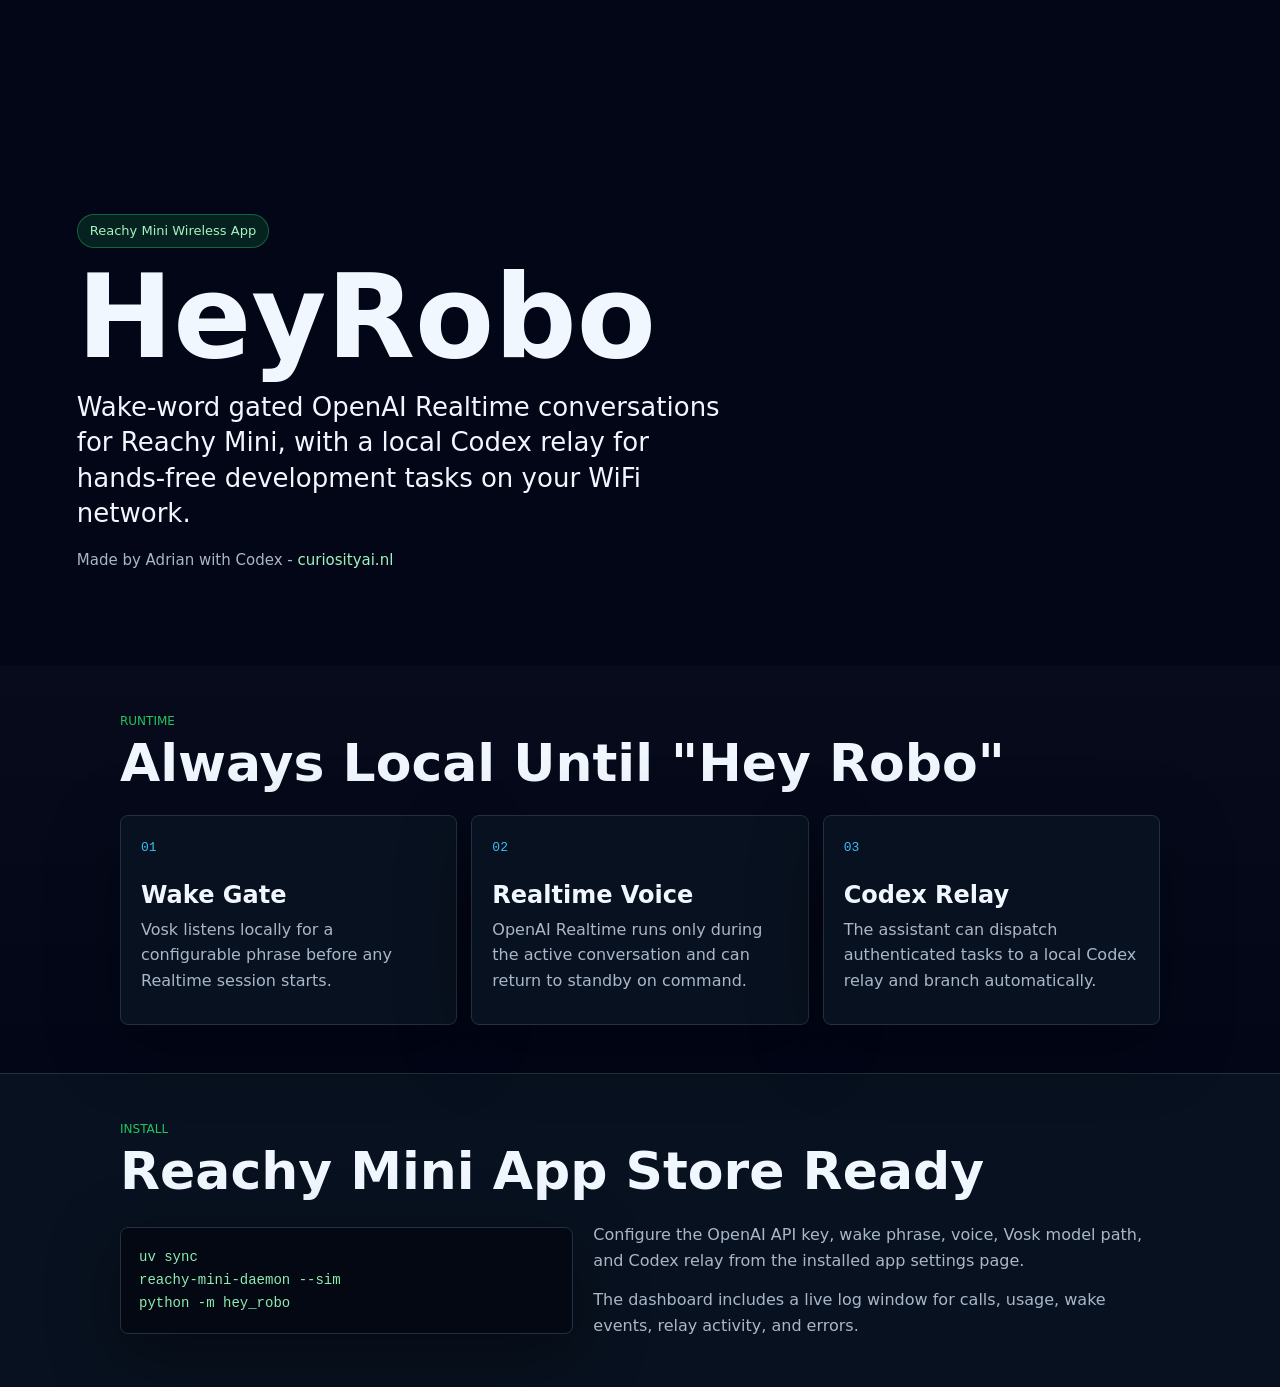
==== index.html @ ce19f3c5 "Flatten HeyRobo app to repository root" ====
<!doctype html>
<html lang="en">
  <head>
    <meta charset="utf-8" />
    <meta name="viewport" content="width=device-width, initial-scale=1" />
    <title>HeyRobo</title>
    <link rel="stylesheet" href="style.css" />
  </head>
  <body>
    <main>
      <section class="hero" aria-label="HeyRobo Reachy Mini assistant">
        <div class="hero-content">
          <p class="pill">Reachy Mini Wireless App</p>
          <h1>HeyRobo</h1>
          <p class="subtitle">
            Wake-word gated OpenAI Realtime conversations for Reachy Mini, with a local Codex relay for hands-free
            development tasks on your WiFi network.
          </p>
          <p class="credit">Made by Adrian with Codex - <a href="https://curiosityai.nl">curiosityai.nl</a></p>
        </div>
      </section>

      <section class="band">
        <div class="section-heading">
          <p class="eyebrow">Runtime</p>
          <h2>Always Local Until "Hey Robo"</h2>
        </div>
        <div class="feature-grid">
          <article>
            <span>01</span>
            <h3>Wake Gate</h3>
            <p>Vosk listens locally for a configurable phrase before any Realtime session starts.</p>
          </article>
          <article>
            <span>02</span>
            <h3>Realtime Voice</h3>
            <p>OpenAI Realtime runs only during the active conversation and can return to standby on command.</p>
          </article>
          <article>
            <span>03</span>
            <h3>Codex Relay</h3>
            <p>The assistant can dispatch authenticated tasks to a local Codex relay and branch automatically.</p>
          </article>
        </div>
      </section>

      <section class="band muted-band">
        <div class="section-heading">
          <p class="eyebrow">Install</p>
          <h2>Reachy Mini App Store Ready</h2>
        </div>
        <div class="setup-grid">
          <pre><code>uv sync
reachy-mini-daemon --sim
python -m hey_robo</code></pre>
          <div class="copy">
            <p>
              Configure the OpenAI API key, wake phrase, voice, Vosk model path, and Codex relay from the installed app
              settings page.
            </p>
            <p>The dashboard includes a live log window for calls, usage, wake events, relay activity, and errors.</p>
          </div>
        </div>
      </section>
    </main>
  </body>
</html>
---- style.css ----
:root {
  --bg: #020617;
  --surface: #08111f;
  --surface-2: #0d1827;
  --border: #223044;
  --text: #f1f7ff;
  --muted: #a8b7c9;
  --ok: #22c55e;
  --accent: #38bdf8;
  --warn: #f59e0b;
  --shadow: 0 20px 70px rgba(0, 0, 0, 0.36);
  --radius: 8px;
}

* {
  box-sizing: border-box;
}

html {
  color-scheme: dark;
}

body {
  margin: 0;
  min-height: 100vh;
  font-family:
    "Inter",
    "Fira Sans",
    system-ui,
    -apple-system,
    BlinkMacSystemFont,
    "Segoe UI",
    sans-serif;
  background: var(--bg);
  color: var(--text);
}

a {
  color: #9cf4ba;
}

.hero {
  min-height: 74dvh;
  display: flex;
  align-items: end;
  padding: clamp(28px, 6vw, 80px);
  background:
    linear-gradient(90deg, rgba(2, 6, 23, 0.96) 0%, rgba(2, 6, 23, 0.72) 46%, rgba(2, 6, 23, 0.2) 100%),
    linear-gradient(0deg, rgba(2, 6, 23, 0.82) 0%, rgba(2, 6, 23, 0.08) 48%),
    url("https://cdn-uploads.huggingface.co/production/uploads/671faa3a541a76b548647676/uEa13KsL5wtQREVZ1ixwc.png")
      center right / cover no-repeat;
}

.hero-content {
  width: min(700px, 100%);
  padding-bottom: 18px;
}

.pill {
  display: inline-flex;
  min-height: 34px;
  align-items: center;
  margin: 0 0 14px;
  border: 1px solid rgba(34, 197, 94, 0.42);
  border-radius: 999px;
  padding: 7px 12px;
  color: #a7f3bf;
  background: rgba(34, 197, 94, 0.14);
  font-size: 13px;
}

h1,
h2,
h3,
p {
  letter-spacing: 0;
}

h1 {
  margin: 0;
  font-size: clamp(46px, 9vw, 118px);
  line-height: 0.96;
}

.subtitle {
  max-width: 650px;
  margin: 18px 0 0;
  color: var(--text);
  font-size: clamp(18px, 2.4vw, 26px);
  line-height: 1.35;
}

.credit {
  margin: 18px 0 0;
  color: var(--muted);
  font-size: 15px;
  line-height: 1.5;
}

.credit a {
  color: #9cf4ba;
  text-decoration: none;
}

.credit a:hover {
  text-decoration: underline;
}

.band {
  padding: 48px clamp(20px, 5vw, 72px);
  background:
    linear-gradient(180deg, rgba(255, 255, 255, 0.02), transparent),
    var(--bg);
}

.muted-band {
  background: var(--surface);
  border-top: 1px solid var(--border);
}

.section-heading {
  width: min(1040px, 100%);
  margin: 0 auto 24px;
}

.eyebrow {
  margin: 0 0 8px;
  color: var(--ok);
  font-size: 12px;
  text-transform: uppercase;
}

h2 {
  margin: 0;
  font-size: clamp(28px, 4.5vw, 52px);
  line-height: 1.05;
}

.feature-grid,
.setup-grid {
  width: min(1040px, 100%);
  margin: 0 auto;
}

.feature-grid {
  display: grid;
  grid-template-columns: repeat(3, minmax(0, 1fr));
  gap: 14px;
}

article {
  min-height: 210px;
  border: 1px solid var(--border);
  border-radius: var(--radius);
  padding: 20px;
  background: var(--surface);
  box-shadow: var(--shadow);
}

article span {
  color: var(--accent);
  font-family: "Fira Code", "SFMono-Regular", ui-monospace, monospace;
  font-size: 13px;
}

h3 {
  margin: 26px 0 8px;
  font-size: 24px;
}

article p,
.copy p {
  margin: 0;
  color: var(--muted);
  font-size: 16px;
  line-height: 1.6;
}

.setup-grid {
  display: grid;
  grid-template-columns: minmax(280px, 0.8fr) minmax(300px, 1fr);
  gap: 20px;
  align-items: center;
}

pre {
  margin: 0;
  overflow-x: auto;
  border: 1px solid var(--border);
  border-radius: var(--radius);
  padding: 18px;
  background: #030813;
  box-shadow: var(--shadow);
}

code {
  color: #8decae;
  font-family: "Fira Code", "SFMono-Regular", ui-monospace, monospace;
  font-size: 14px;
  line-height: 1.65;
}

.copy {
  display: grid;
  gap: 14px;
}

@media (max-width: 820px) {
  .hero {
    min-height: 72dvh;
    align-items: end;
    background:
      linear-gradient(0deg, rgba(2, 6, 23, 0.96) 0%, rgba(2, 6, 23, 0.72) 58%, rgba(2, 6, 23, 0.24) 100%),
      url("https://cdn-uploads.huggingface.co/production/uploads/671faa3a541a76b548647676/uEa13KsL5wtQREVZ1ixwc.png")
        center top / cover no-repeat;
  }

  .feature-grid,
  .setup-grid {
    grid-template-columns: 1fr;
  }

  article {
    min-height: 0;
  }
}
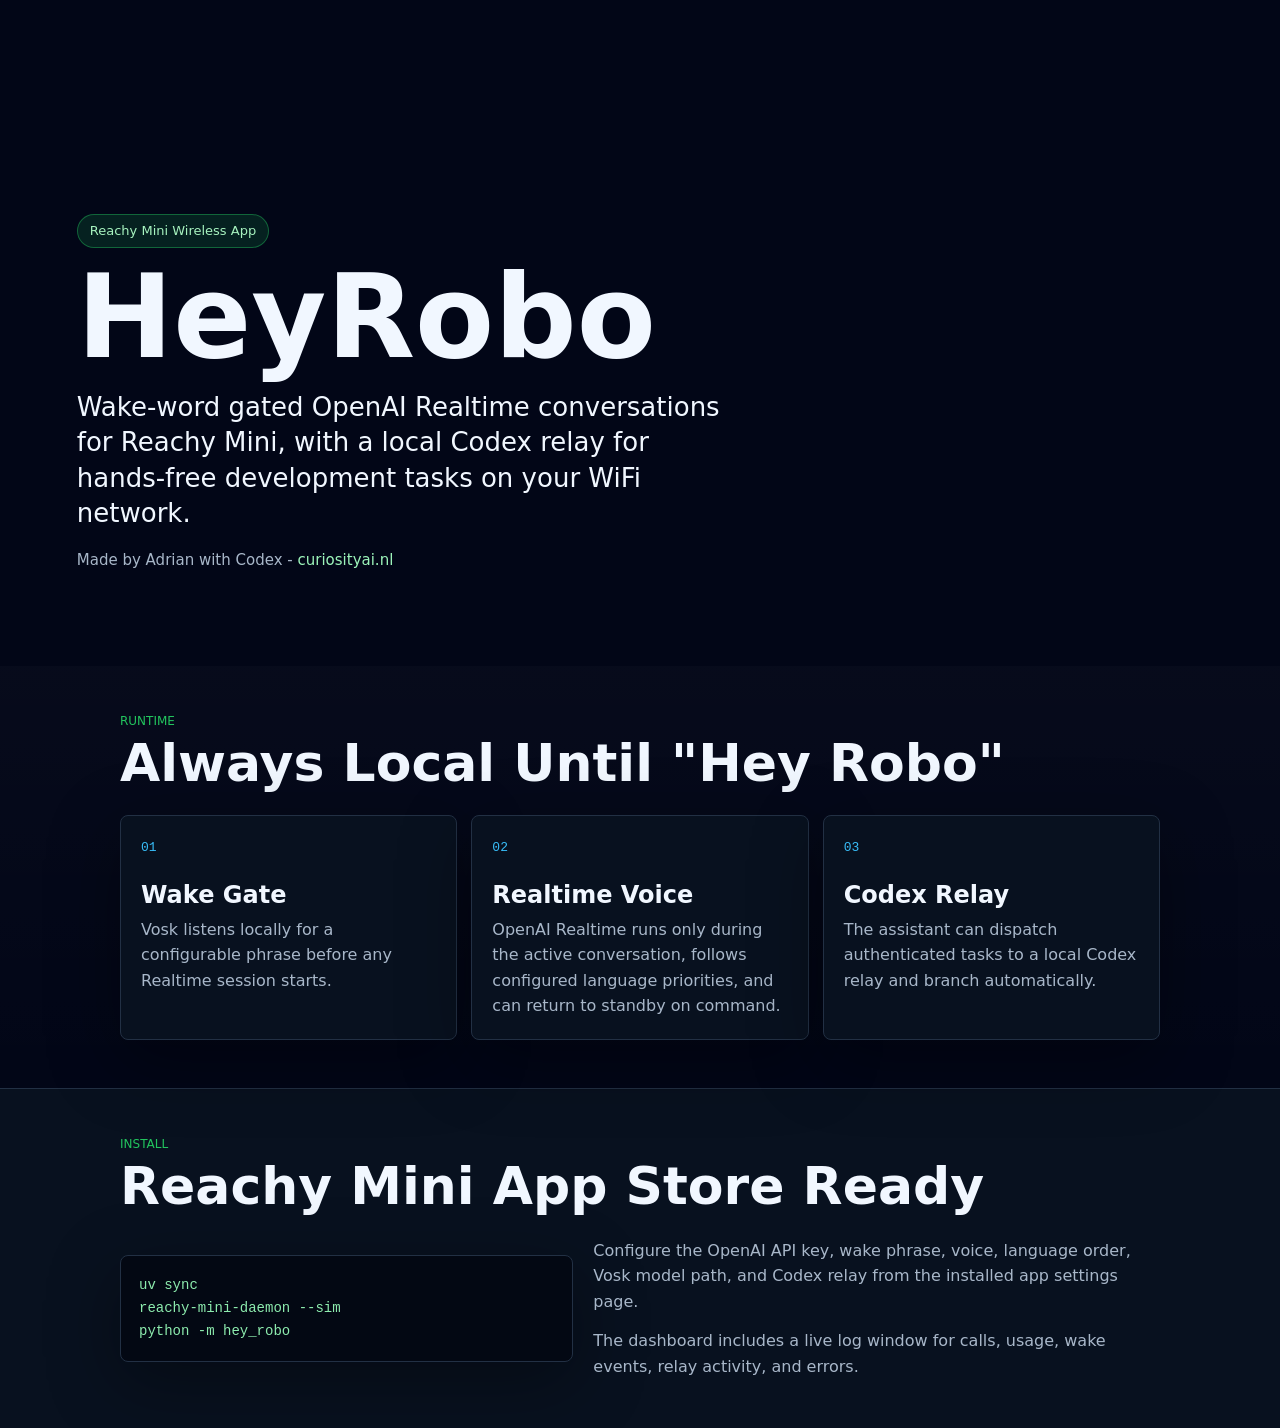
==== commit 0ee0dd89: "Add language preferences and standby fallback" ====
--- a/index.html
+++ b/index.html
@@ -34,7 +34,10 @@
           <article>
             <span>02</span>
             <h3>Realtime Voice</h3>
-            <p>OpenAI Realtime runs only during the active conversation and can return to standby on command.</p>
+            <p>
+              OpenAI Realtime runs only during the active conversation, follows configured language priorities, and can
+              return to standby on command.
+            </p>
           </article>
           <article>
             <span>03</span>
@@ -55,8 +58,8 @@
 python -m hey_robo</code></pre>
           <div class="copy">
             <p>
-              Configure the OpenAI API key, wake phrase, voice, Vosk model path, and Codex relay from the installed app
-              settings page.
+              Configure the OpenAI API key, wake phrase, voice, language order, Vosk model path, and Codex relay from
+              the installed app settings page.
             </p>
             <p>The dashboard includes a live log window for calls, usage, wake events, relay activity, and errors.</p>
           </div>
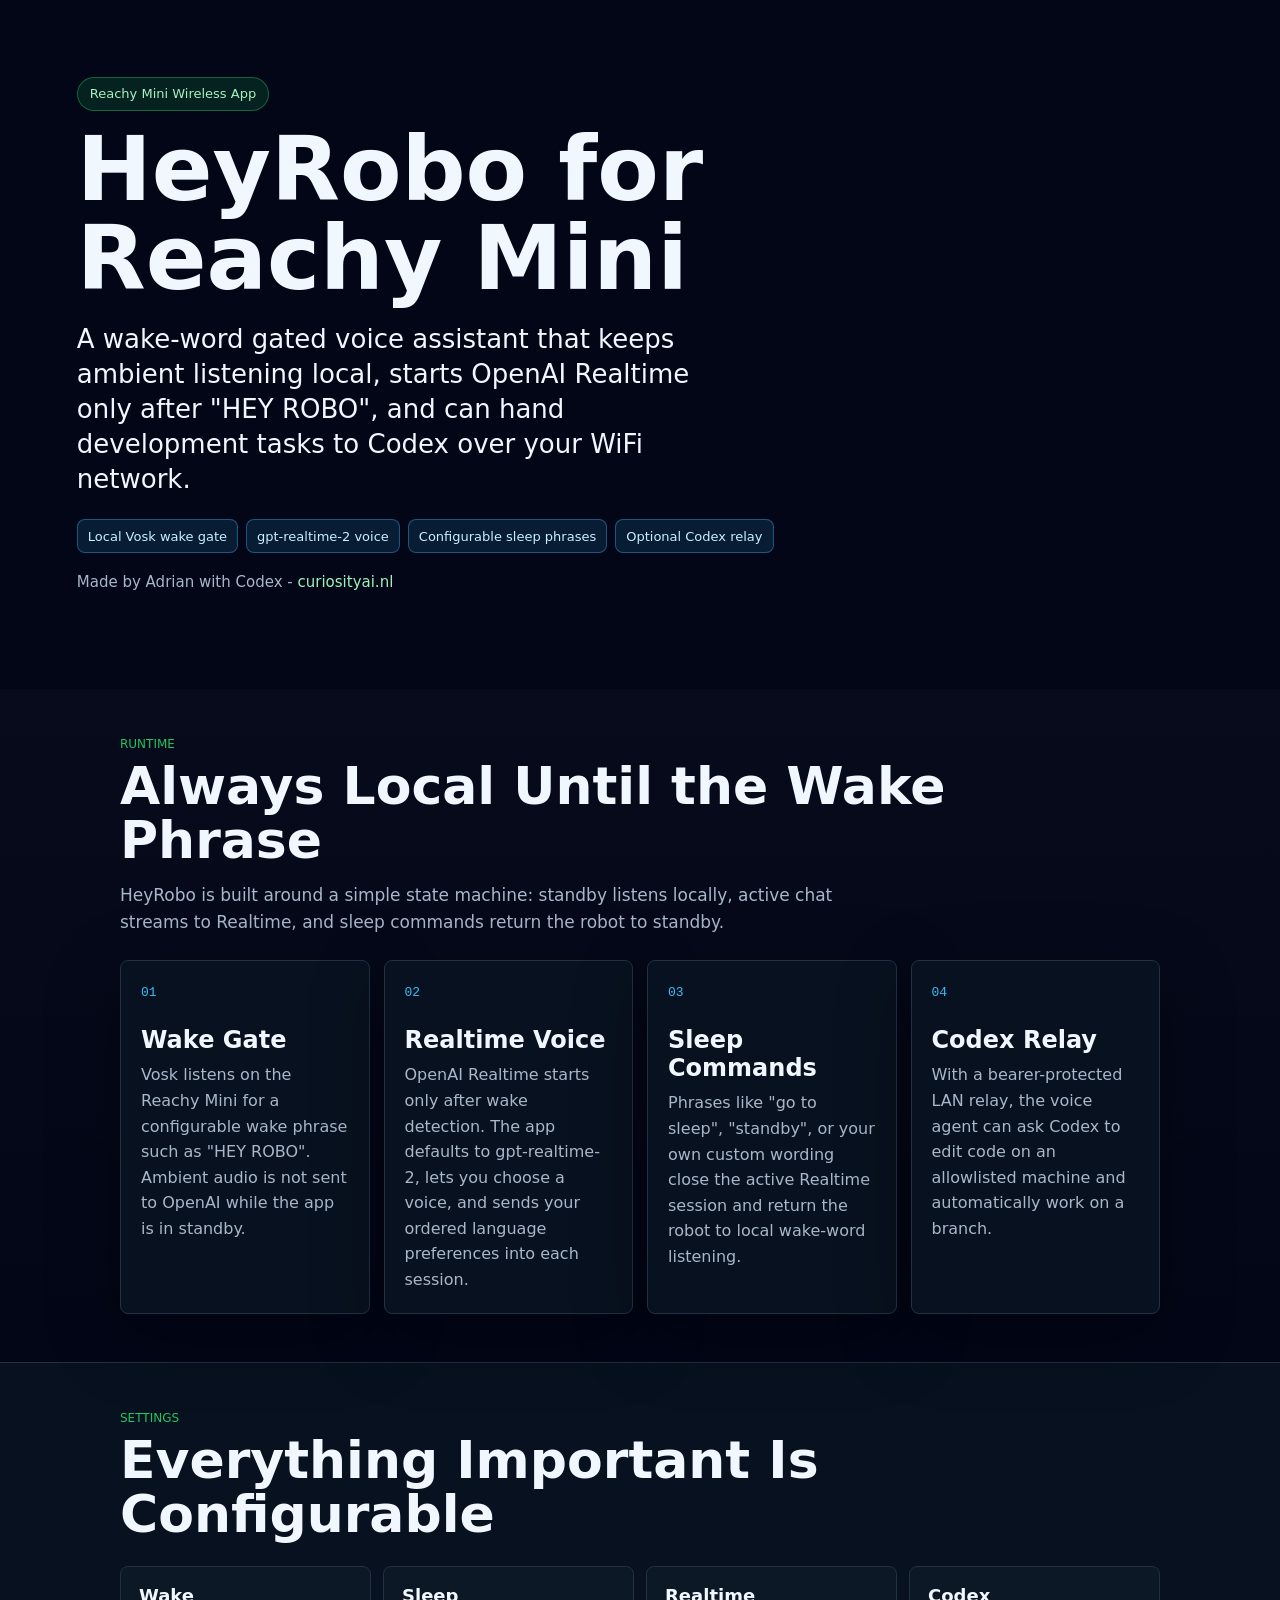
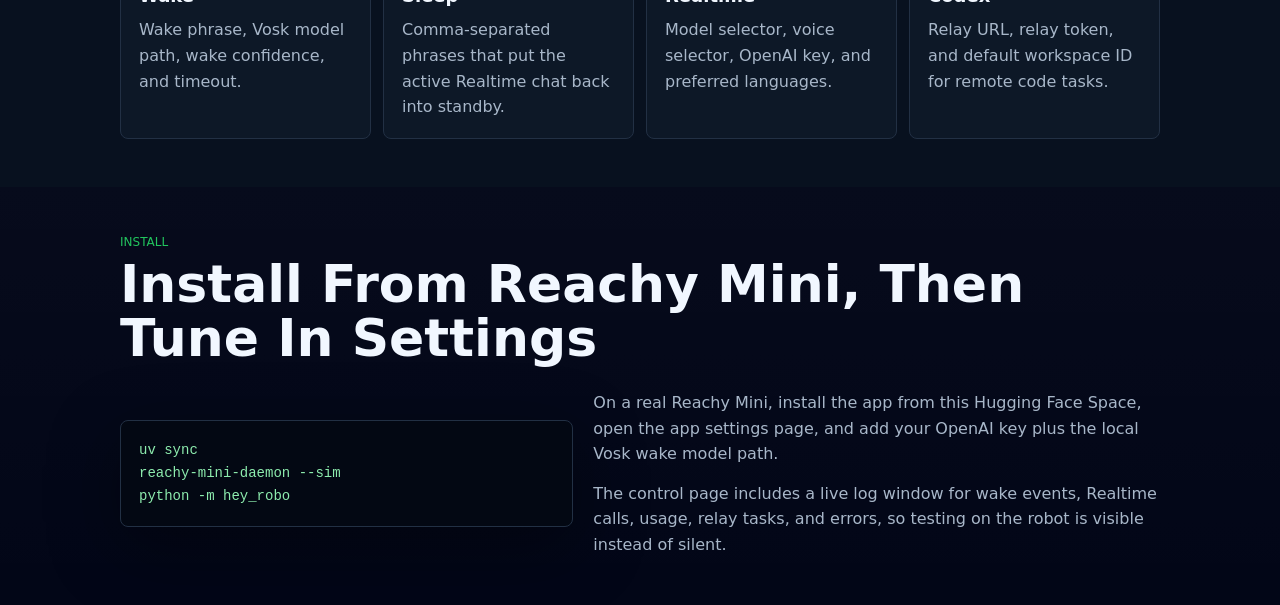
==== commit 8b6d8a70: "Add configurable sleep phrases and improve Space page" ====
--- a/index.html
+++ b/index.html
@@ -11,11 +11,17 @@
       <section class="hero" aria-label="HeyRobo Reachy Mini assistant">
         <div class="hero-content">
           <p class="pill">Reachy Mini Wireless App</p>
-          <h1>HeyRobo</h1>
+          <h1>HeyRobo for Reachy Mini</h1>
           <p class="subtitle">
-            Wake-word gated OpenAI Realtime conversations for Reachy Mini, with a local Codex relay for hands-free
-            development tasks on your WiFi network.
+            A wake-word gated voice assistant that keeps ambient listening local, starts OpenAI Realtime only after
+            "HEY ROBO", and can hand development tasks to Codex over your WiFi network.
           </p>
+          <div class="hero-tags" aria-label="Core capabilities">
+            <span>Local Vosk wake gate</span>
+            <span>gpt-realtime-2 voice</span>
+            <span>Configurable sleep phrases</span>
+            <span>Optional Codex relay</span>
+          </div>
           <p class="credit">Made by Adrian with Codex - <a href="https://curiosityai.nl">curiosityai.nl</a></p>
         </div>
       </section>
@@ -23,34 +29,77 @@
       <section class="band">
         <div class="section-heading">
           <p class="eyebrow">Runtime</p>
-          <h2>Always Local Until "Hey Robo"</h2>
+          <h2>Always Local Until the Wake Phrase</h2>
+          <p>
+            HeyRobo is built around a simple state machine: standby listens locally, active chat streams to Realtime,
+            and sleep commands return the robot to standby.
+          </p>
         </div>
         <div class="feature-grid">
           <article>
             <span>01</span>
             <h3>Wake Gate</h3>
-            <p>Vosk listens locally for a configurable phrase before any Realtime session starts.</p>
+            <p>
+              Vosk listens on the Reachy Mini for a configurable wake phrase such as "HEY ROBO". Ambient audio is not
+              sent to OpenAI while the app is in standby.
+            </p>
           </article>
           <article>
             <span>02</span>
             <h3>Realtime Voice</h3>
             <p>
-              OpenAI Realtime runs only during the active conversation, follows configured language priorities, and can
-              return to standby on command.
+              OpenAI Realtime starts only after wake detection. The app defaults to gpt-realtime-2, lets you choose a
+              voice, and sends your ordered language preferences into each session.
             </p>
           </article>
           <article>
             <span>03</span>
+            <h3>Sleep Commands</h3>
+            <p>
+              Phrases like "go to sleep", "standby", or your own custom wording close the active Realtime session and
+              return the robot to local wake-word listening.
+            </p>
+          </article>
+          <article>
+            <span>04</span>
             <h3>Codex Relay</h3>
-            <p>The assistant can dispatch authenticated tasks to a local Codex relay and branch automatically.</p>
+            <p>
+              With a bearer-protected LAN relay, the voice agent can ask Codex to edit code on an allowlisted machine
+              and automatically work on a branch.
+            </p>
           </article>
         </div>
       </section>
 
       <section class="band muted-band">
         <div class="section-heading">
+          <p class="eyebrow">Settings</p>
+          <h2>Everything Important Is Configurable</h2>
+        </div>
+        <div class="settings-list" aria-label="Configurable app settings">
+          <div>
+            <strong>Wake</strong>
+            <p>Wake phrase, Vosk model path, wake confidence, and timeout.</p>
+          </div>
+          <div>
+            <strong>Sleep</strong>
+            <p>Comma-separated phrases that put the active Realtime chat back into standby.</p>
+          </div>
+          <div>
+            <strong>Realtime</strong>
+            <p>Model selector, voice selector, OpenAI key, and preferred languages.</p>
+          </div>
+          <div>
+            <strong>Codex</strong>
+            <p>Relay URL, relay token, and default workspace ID for remote code tasks.</p>
+          </div>
+        </div>
+      </section>
+
+      <section class="band">
+        <div class="section-heading">
           <p class="eyebrow">Install</p>
-          <h2>Reachy Mini App Store Ready</h2>
+          <h2>Install From Reachy Mini, Then Tune In Settings</h2>
         </div>
         <div class="setup-grid">
           <pre><code>uv sync
@@ -58,10 +107,13 @@
 python -m hey_robo</code></pre>
           <div class="copy">
             <p>
-              Configure the OpenAI API key, wake phrase, voice, language order, Vosk model path, and Codex relay from
-              the installed app settings page.
+              On a real Reachy Mini, install the app from this Hugging Face Space, open the app settings page, and add
+              your OpenAI key plus the local Vosk wake model path.
             </p>
-            <p>The dashboard includes a live log window for calls, usage, wake events, relay activity, and errors.</p>
+            <p>
+              The control page includes a live log window for wake events, Realtime calls, usage, relay tasks, and
+              errors, so testing on the robot is visible instead of silent.
+            </p>
           </div>
         </div>
       </section>
--- a/style.css
+++ b/style.css
@@ -52,7 +52,7 @@
 }
 
 .hero-content {
-  width: min(700px, 100%);
+  width: min(840px, 100%);
   padding-bottom: 18px;
 }
 
@@ -78,8 +78,8 @@
 
 h1 {
   margin: 0;
-  font-size: clamp(46px, 9vw, 118px);
-  line-height: 0.96;
+  font-size: clamp(42px, 7vw, 92px);
+  line-height: 1;
 }
 
 .subtitle {
@@ -106,6 +106,25 @@
   text-decoration: underline;
 }
 
+.hero-tags {
+  display: flex;
+  flex-wrap: wrap;
+  gap: 8px;
+  margin-top: 22px;
+}
+
+.hero-tags span {
+  display: inline-flex;
+  min-height: 34px;
+  align-items: center;
+  border: 1px solid rgba(56, 189, 248, 0.38);
+  border-radius: var(--radius);
+  padding: 7px 10px;
+  color: #c9f0ff;
+  background: rgba(56, 189, 248, 0.12);
+  font-size: 13px;
+}
+
 .band {
   padding: 48px clamp(20px, 5vw, 72px);
   background:
@@ -123,6 +142,14 @@
   margin: 0 auto 24px;
 }
 
+.section-heading > p:not(.eyebrow) {
+  max-width: 760px;
+  margin: 14px 0 0;
+  color: var(--muted);
+  font-size: 17px;
+  line-height: 1.6;
+}
+
 .eyebrow {
   margin: 0 0 8px;
   color: var(--ok);
@@ -144,7 +171,7 @@
 
 .feature-grid {
   display: grid;
-  grid-template-columns: repeat(3, minmax(0, 1fr));
+  grid-template-columns: repeat(4, minmax(0, 1fr));
   gap: 14px;
 }
 
@@ -169,11 +196,36 @@
 }
 
 article p,
-.copy p {
+.copy p,
+.settings-list p {
   margin: 0;
   color: var(--muted);
   font-size: 16px;
   line-height: 1.6;
+}
+
+.settings-list {
+  width: min(1040px, 100%);
+  display: grid;
+  grid-template-columns: repeat(4, minmax(0, 1fr));
+  gap: 12px;
+  margin: 0 auto;
+}
+
+.settings-list div {
+  min-height: 150px;
+  border: 1px solid var(--border);
+  border-radius: var(--radius);
+  padding: 18px;
+  background: var(--surface-2);
+}
+
+.settings-list strong {
+  display: block;
+  margin-bottom: 10px;
+  color: var(--text);
+  font-size: 18px;
+  line-height: 1.25;
 }
 
 .setup-grid {
@@ -203,6 +255,13 @@
 .copy {
   display: grid;
   gap: 14px;
+}
+
+@media (max-width: 1100px) {
+  .feature-grid,
+  .settings-list {
+    grid-template-columns: repeat(2, minmax(0, 1fr));
+  }
 }
 
 @media (max-width: 820px) {
@@ -216,6 +275,7 @@
   }
 
   .feature-grid,
+  .settings-list,
   .setup-grid {
     grid-template-columns: 1fr;
   }
